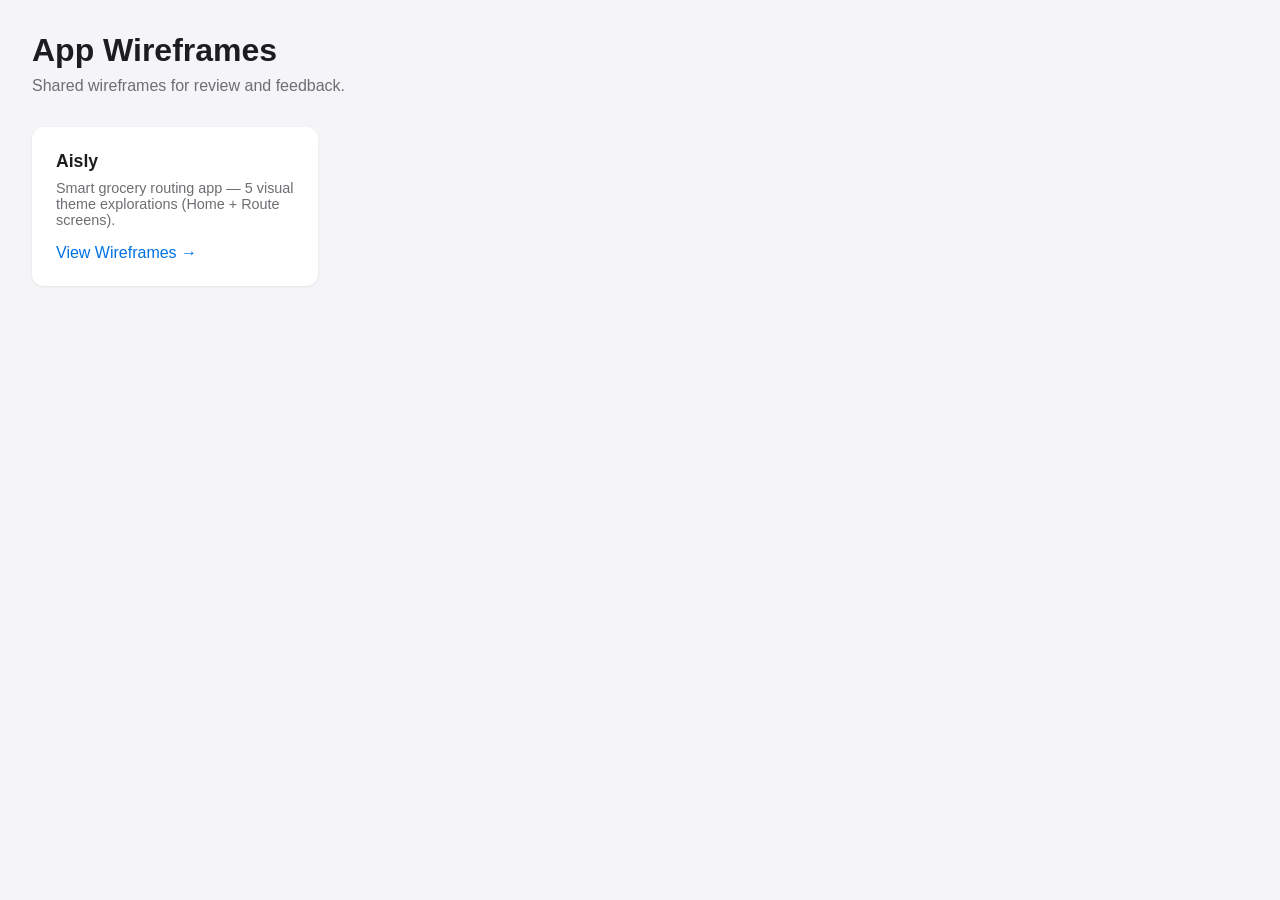
==== index.html @ 43a39f03 "Add Aisly wireframes: 5 visual themes (Home + Route screens) Organized into aisly/ subfolder and lin" ====
<!DOCTYPE html>
<html lang="en">
<head>
    <meta charset="UTF-8">
    <meta name="viewport" content="width=device-width, initial-scale=1.0">
    <title>App Wireframes</title>
    <style>
        * { margin: 0; padding: 0; box-sizing: border-box; }
        body { font-family: -apple-system, BlinkMacSystemFont, "Segoe UI", Roboto, sans-serif; background: #f5f5f7; color: #1d1d1f; padding: 2rem; }
        h1 { font-size: 2rem; margin-bottom: 0.5rem; }
        p.subtitle { color: #6e6e73; margin-bottom: 2rem; }
        .grid { display: grid; grid-template-columns: repeat(auto-fill, minmax(280px, 1fr)); gap: 1.5rem; }
        .card { background: #fff; border-radius: 12px; padding: 1.5rem; box-shadow: 0 1px 3px rgba(0,0,0,0.08); transition: box-shadow 0.2s; }
        .card:hover { box-shadow: 0 4px 12px rgba(0,0,0,0.12); }
        .card h2 { font-size: 1.1rem; margin-bottom: 0.5rem; }
        .card p { color: #6e6e73; font-size: 0.9rem; margin-bottom: 1rem; }
        .card a { color: #0071e3; text-decoration: none; font-weight: 500; }
        .card a:hover { text-decoration: underline; }
        .empty { text-align: center; padding: 4rem 1rem; color: #6e6e73; }
    </style>
</head>
<body>
    <h1>App Wireframes</h1>
    <p class="subtitle">Shared wireframes for review and feedback.</p>

    <div class="grid">
        <div class="card">
            <h2>Aisly</h2>
            <p>Smart grocery routing app — 5 visual theme explorations (Home + Route screens).</p>
            <a href="./aisly/">View Wireframes &rarr;</a>
        </div>
    </div>
</body>
</html>
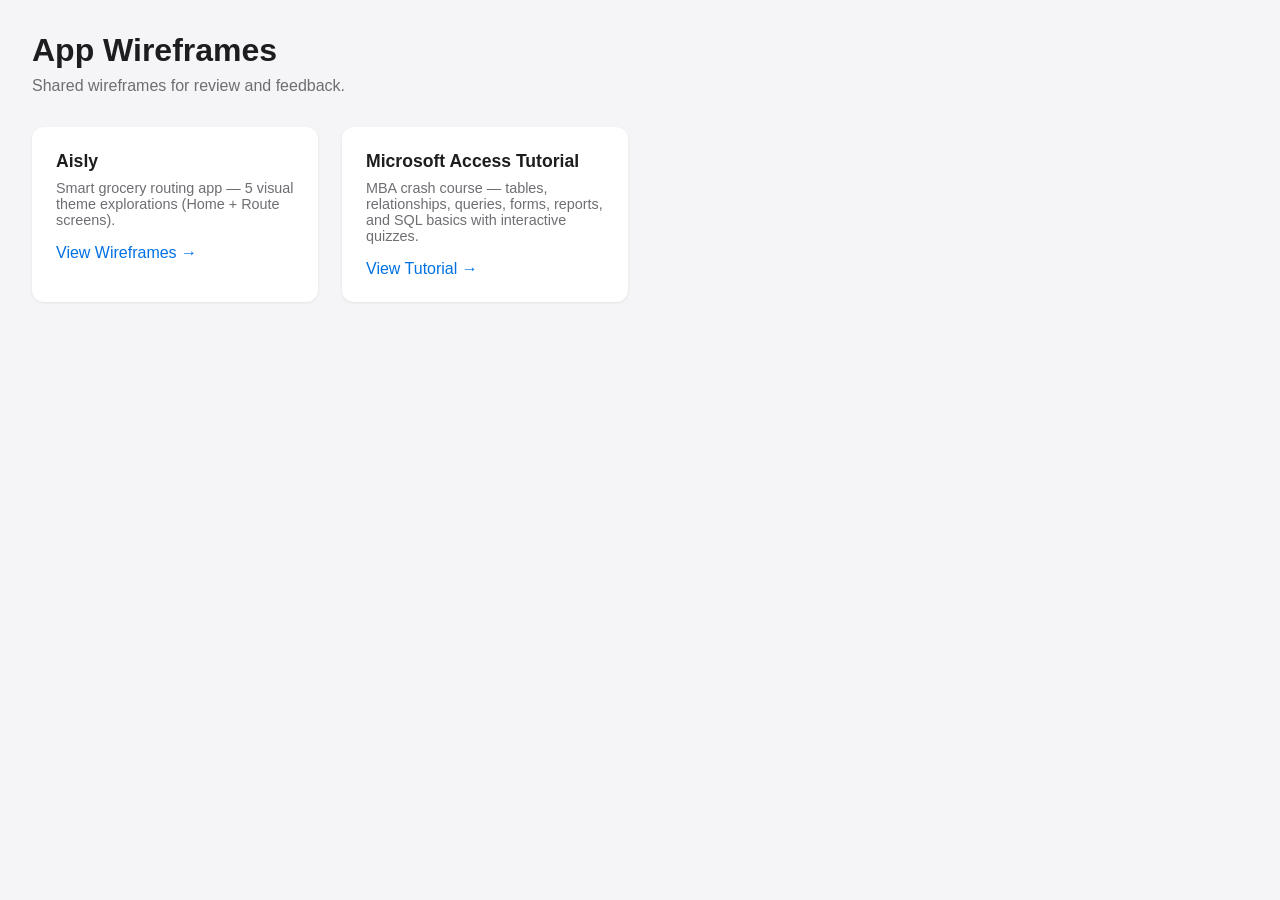
==== commit 062bd8d0: "Add Microsoft Access MBA crash course tutorial Interactive tutorial with 8 modules covering tables, " ====
--- a/index.html
+++ b/index.html
@@ -29,6 +29,11 @@
             <p>Smart grocery routing app — 5 visual theme explorations (Home + Route screens).</p>
             <a href="./aisly/">View Wireframes &rarr;</a>
         </div>
+        <div class="card">
+            <h2>Microsoft Access Tutorial</h2>
+            <p>MBA crash course — tables, relationships, queries, forms, reports, and SQL basics with interactive quizzes.</p>
+            <a href="./access-tutorial/">View Tutorial &rarr;</a>
+        </div>
     </div>
 </body>
 </html>
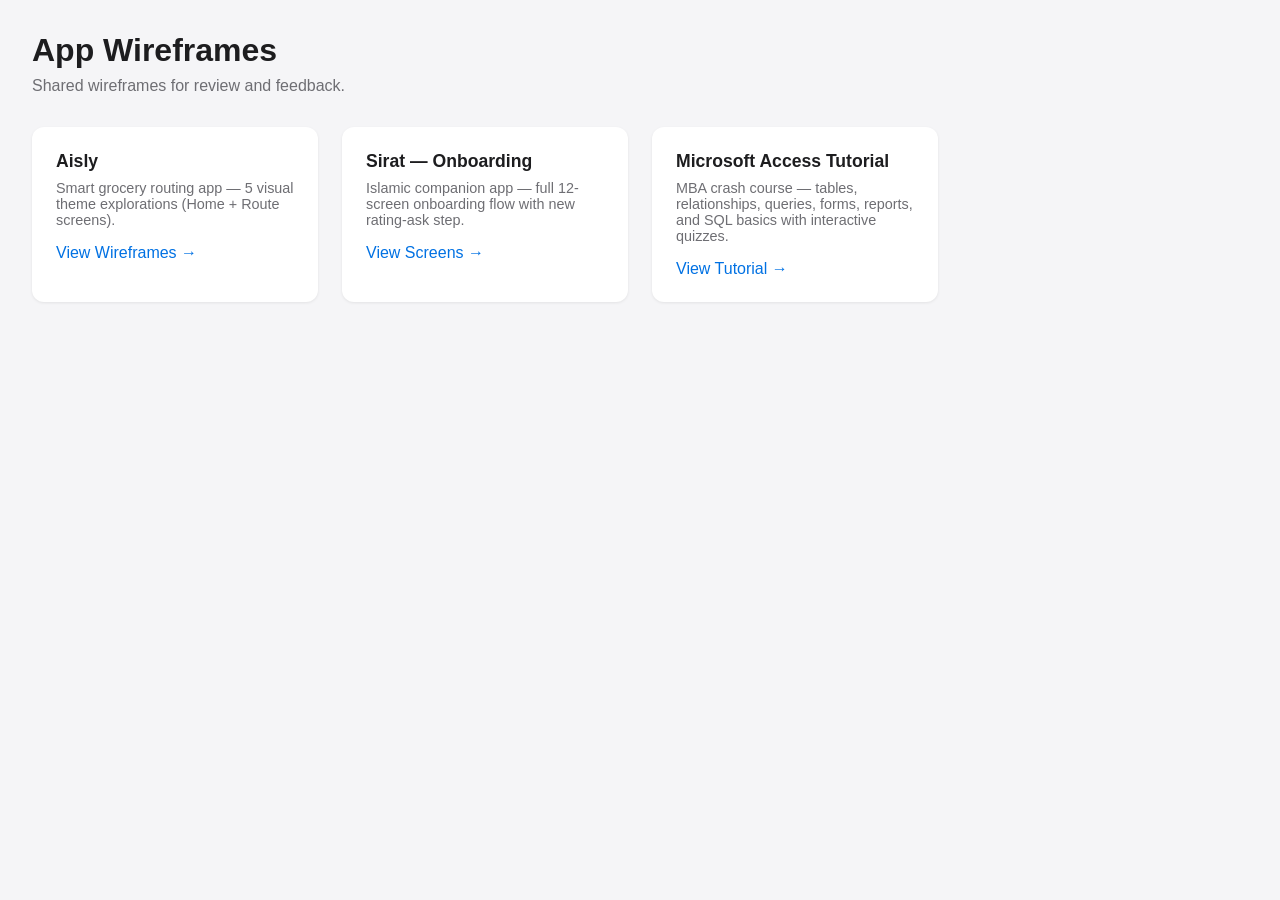
==== commit f80949da: "Add sirat-onboarding gallery page and link from index" ====
--- a/index.html
+++ b/index.html
@@ -30,6 +30,11 @@
             <a href="./aisly/">View Wireframes &rarr;</a>
         </div>
         <div class="card">
+            <h2>Sirat — Onboarding</h2>
+            <p>Islamic companion app — full 12-screen onboarding flow with new rating-ask step.</p>
+            <a href="./sirat-onboarding/">View Screens &rarr;</a>
+        </div>
+        <div class="card">
             <h2>Microsoft Access Tutorial</h2>
             <p>MBA crash course — tables, relationships, queries, forms, reports, and SQL basics with interactive quizzes.</p>
             <a href="./access-tutorial/">View Tutorial &rarr;</a>
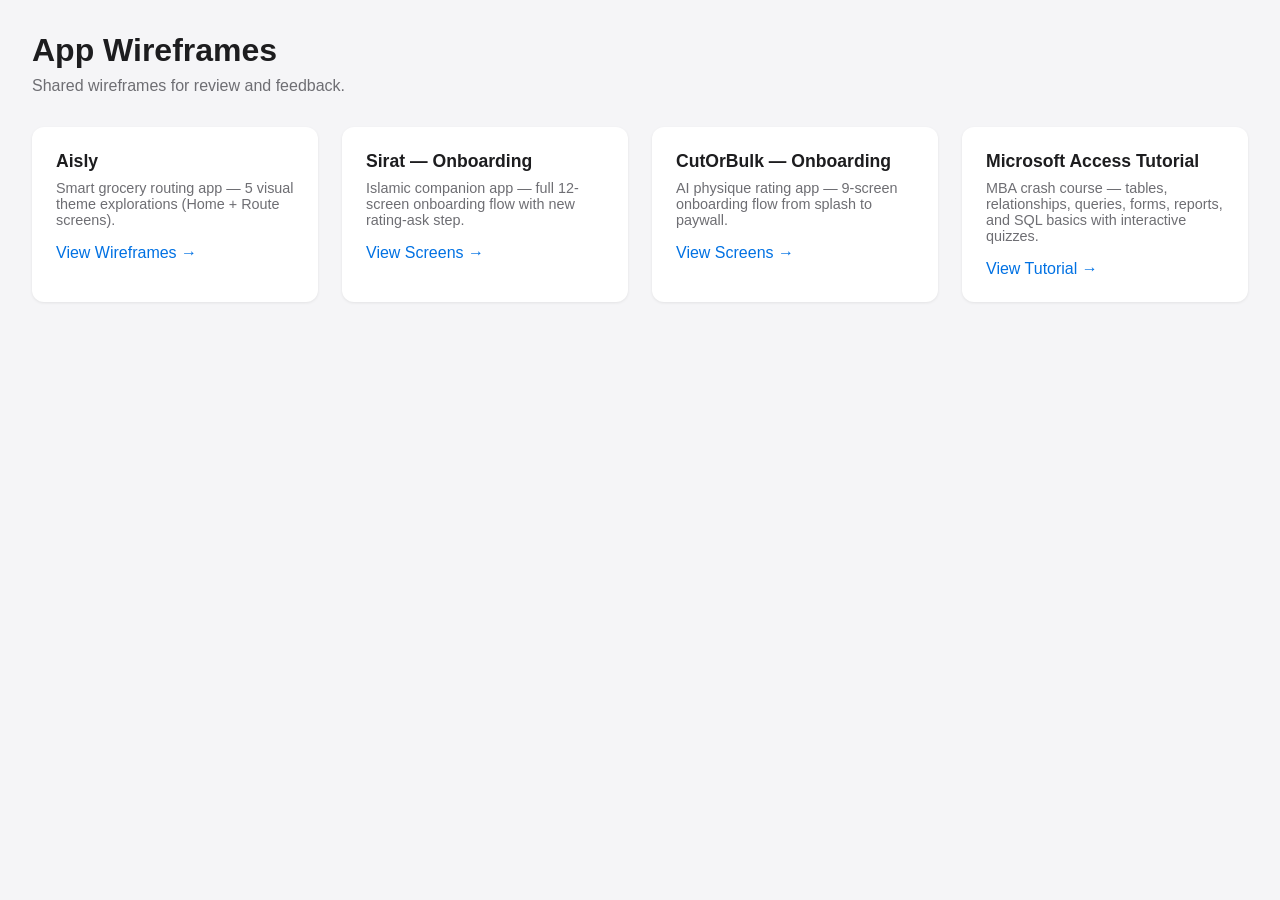
==== commit d0e75d60: "Add CutOrBulk onboarding index page Create index.html matching the sirat-onboarding pattern with dar" ====
--- a/index.html
+++ b/index.html
@@ -35,6 +35,11 @@
             <a href="./sirat-onboarding/">View Screens &rarr;</a>
         </div>
         <div class="card">
+            <h2>CutOrBulk — Onboarding</h2>
+            <p>AI physique rating app — 9-screen onboarding flow from splash to paywall.</p>
+            <a href="./cutorbulk-onboarding/">View Screens &rarr;</a>
+        </div>
+        <div class="card">
             <h2>Microsoft Access Tutorial</h2>
             <p>MBA crash course — tables, relationships, queries, forms, reports, and SQL basics with interactive quizzes.</p>
             <a href="./access-tutorial/">View Tutorial &rarr;</a>
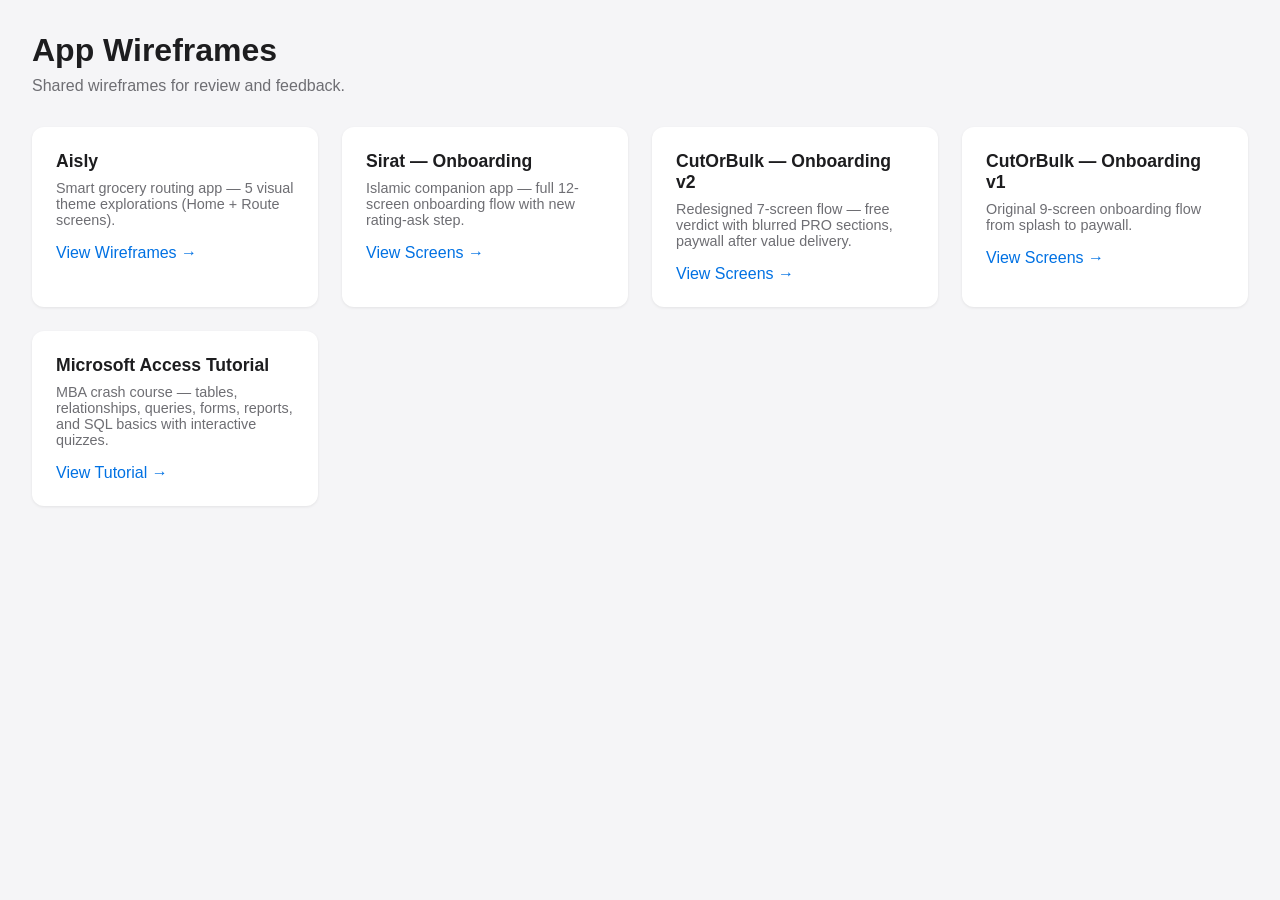
==== commit f8c20982: "Add CutOrBulk onboarding v2 screenshots 7-screen redesigned flow: splash, invite modal, gender, phot" ====
--- a/index.html
+++ b/index.html
@@ -35,8 +35,13 @@
             <a href="./sirat-onboarding/">View Screens &rarr;</a>
         </div>
         <div class="card">
-            <h2>CutOrBulk — Onboarding</h2>
-            <p>AI physique rating app — 9-screen onboarding flow from splash to paywall.</p>
+            <h2>CutOrBulk — Onboarding v2</h2>
+            <p>Redesigned 7-screen flow — free verdict with blurred PRO sections, paywall after value delivery.</p>
+            <a href="./cutorbulk-onboarding-v2/">View Screens &rarr;</a>
+        </div>
+        <div class="card">
+            <h2>CutOrBulk — Onboarding v1</h2>
+            <p>Original 9-screen onboarding flow from splash to paywall.</p>
             <a href="./cutorbulk-onboarding/">View Screens &rarr;</a>
         </div>
         <div class="card">
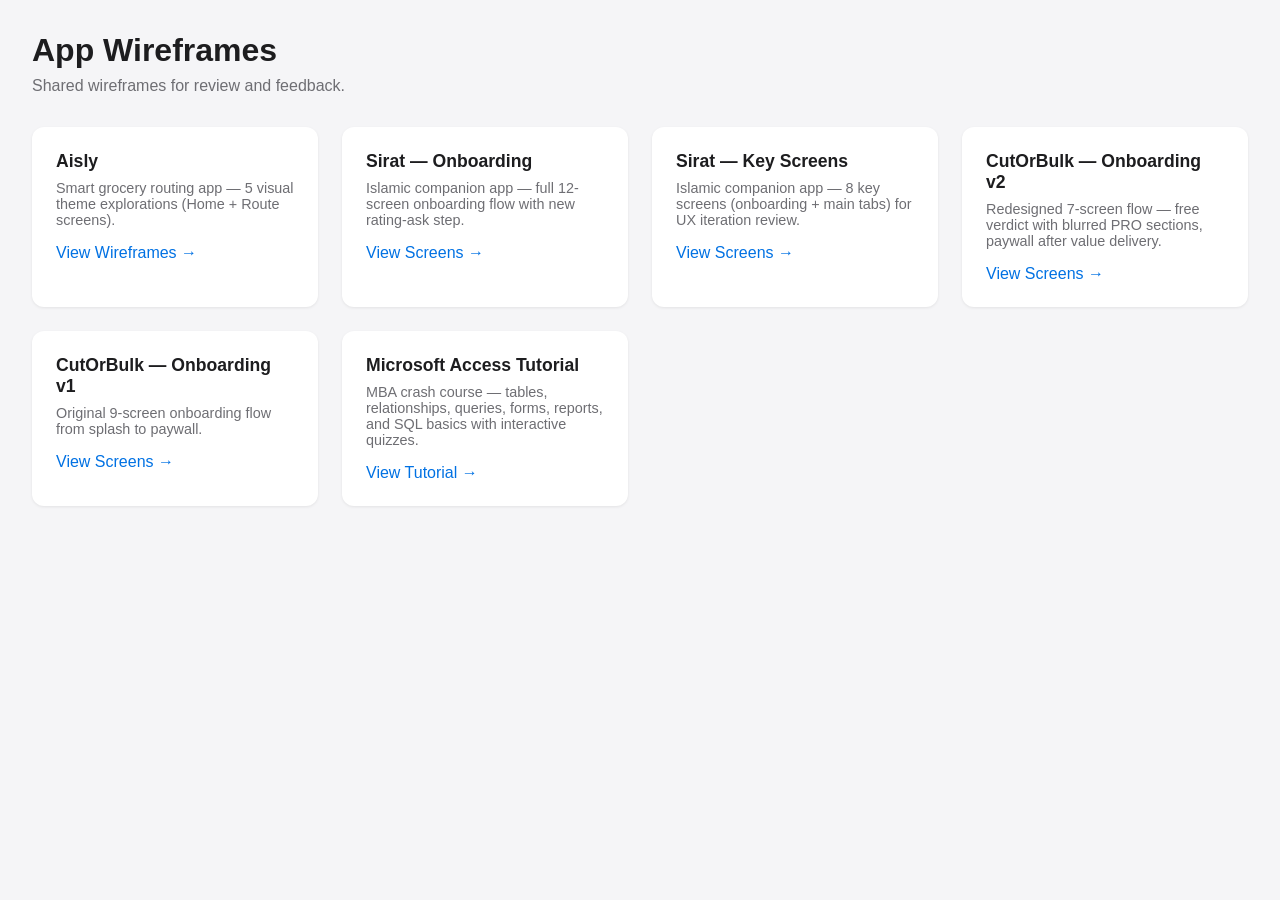
==== commit c54392ee: "Add Sirat key screens wireframe for UX review Co-Authored-By: Claude Opus 4.7 (1M context) <noreply@" ====
--- a/index.html
+++ b/index.html
@@ -35,6 +35,11 @@
             <a href="./sirat-onboarding/">View Screens &rarr;</a>
         </div>
         <div class="card">
+            <h2>Sirat — Key Screens</h2>
+            <p>Islamic companion app — 8 key screens (onboarding + main tabs) for UX iteration review.</p>
+            <a href="./sirat-screens/">View Screens &rarr;</a>
+        </div>
+        <div class="card">
             <h2>CutOrBulk — Onboarding v2</h2>
             <p>Redesigned 7-screen flow — free verdict with blurred PRO sections, paywall after value delivery.</p>
             <a href="./cutorbulk-onboarding-v2/">View Screens &rarr;</a>
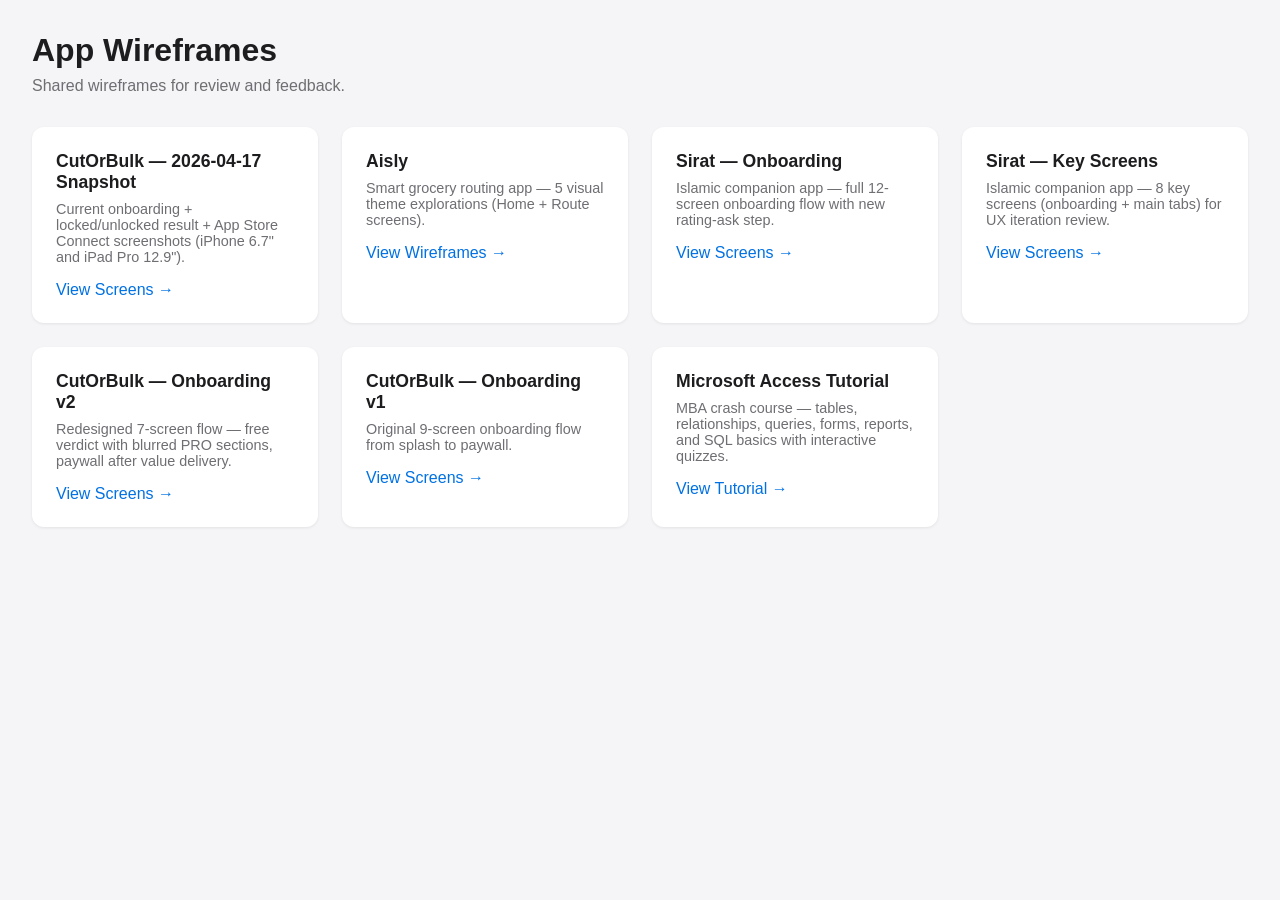
==== commit 055efcc6: "Add CutOrBulk 2026-04-17 snapshot: onboarding + result + App Store assets Onboarding flow captured v" ====
--- a/index.html
+++ b/index.html
@@ -24,6 +24,11 @@
     <p class="subtitle">Shared wireframes for review and feedback.</p>
 
     <div class="grid">
+        <div class="card">
+            <h2>CutOrBulk — 2026-04-17 Snapshot</h2>
+            <p>Current onboarding + locked/unlocked result + App Store Connect screenshots (iPhone 6.7" and iPad Pro 12.9").</p>
+            <a href="./cutorbulk-4-17/">View Screens &rarr;</a>
+        </div>
         <div class="card">
             <h2>Aisly</h2>
             <p>Smart grocery routing app — 5 visual theme explorations (Home + Route screens).</p>
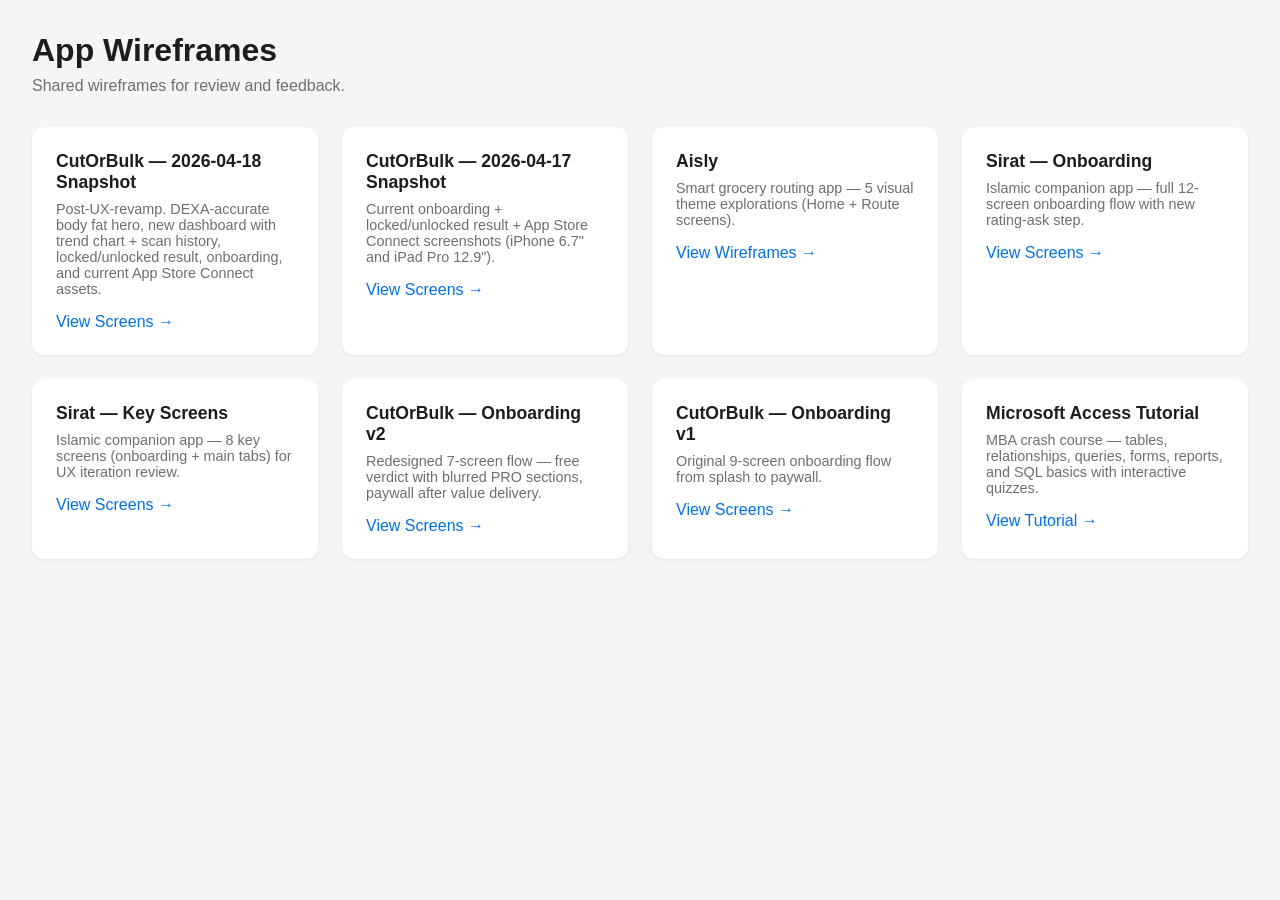
==== commit 2609f3df: "Add CutOrBulk 2026-04-18 snapshot (post-revamp) 15 simulator screenshots capturing the post-UX-revam" ====
--- a/index.html
+++ b/index.html
@@ -24,6 +24,11 @@
     <p class="subtitle">Shared wireframes for review and feedback.</p>
 
     <div class="grid">
+        <div class="card">
+            <h2>CutOrBulk — 2026-04-18 Snapshot</h2>
+            <p>Post-UX-revamp. DEXA-accurate body fat hero, new dashboard with trend chart + scan history, locked/unlocked result, onboarding, and current App Store Connect assets.</p>
+            <a href="./cutorbulk-4-18/">View Screens &rarr;</a>
+        </div>
         <div class="card">
             <h2>CutOrBulk — 2026-04-17 Snapshot</h2>
             <p>Current onboarding + locked/unlocked result + App Store Connect screenshots (iPhone 6.7" and iPad Pro 12.9").</p>
